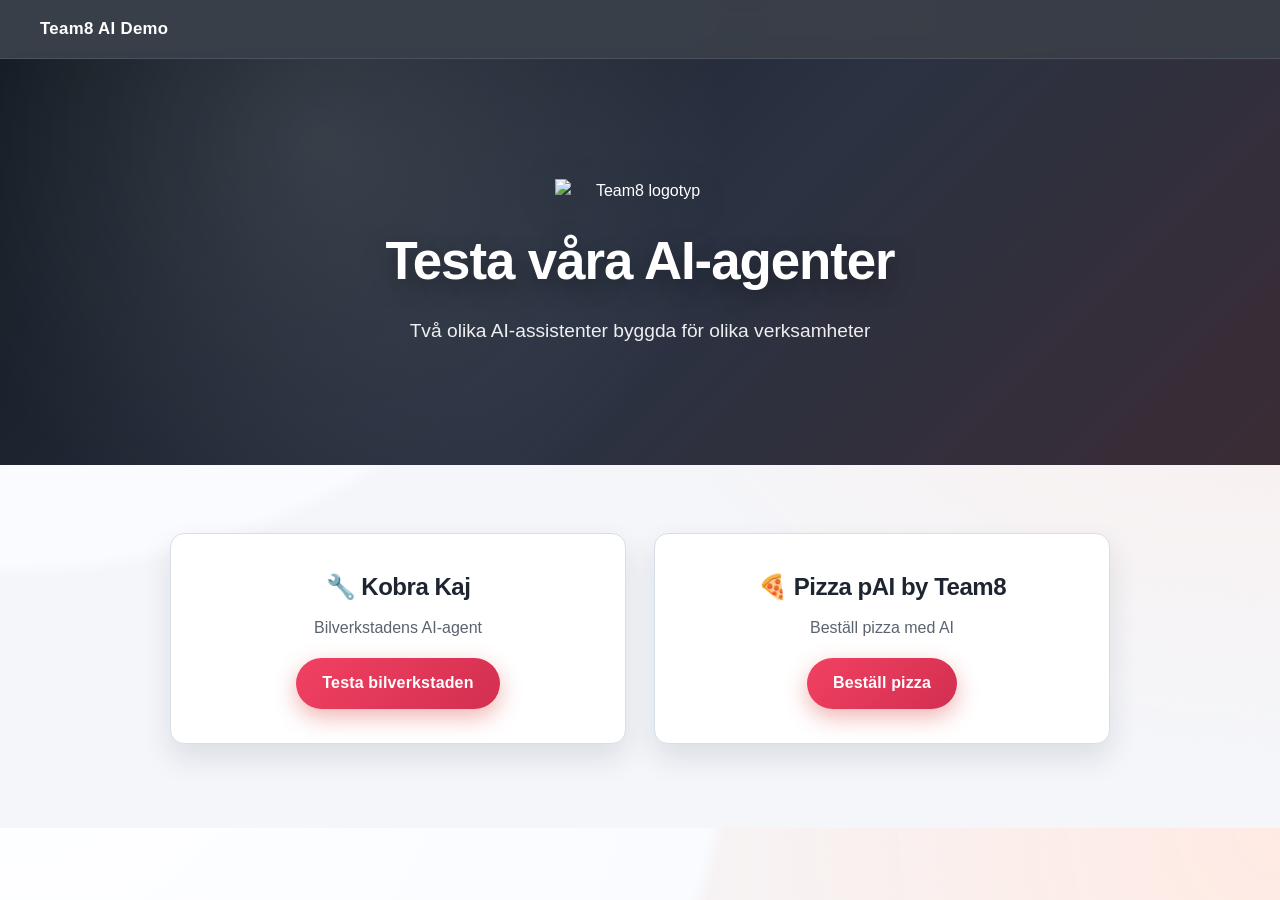
==== index.html @ c847c8ff "Use latest Team8 logo asset (2020/02/logo-105x25.png)" ====
<!DOCTYPE html>
<html lang="sv">
<head>
<meta charset="UTF-8">
<meta name="viewport" content="width=device-width, initial-scale=1">
<title>AI Agent Demo</title>
<link rel="stylesheet" href="style.css?v=20260308-3">
</head>

<body>

<nav class="navbar">
<div class="logo">Team8 AI Demo</div>
</nav>

<header class="hero-landing">

<img class="team8-logo hero-team8-logo" src="https://team8.se/wp-content/uploads/2020/02/logo-105x25.png" alt="Team8 logotyp">
<h1>Testa våra AI-agenter</h1>
<p>Två olika AI-assistenter byggda för olika verksamheter</p>

</header>

<section class="landing-cards">

<a class="landing-card" href="kobra.html">

<h2>🔧 Kobra Kaj</h2>
<p>Bilverkstadens AI-agent</p>

<span class="cta">Testa bilverkstaden</span>

</a>

<a class="landing-card" href="pizza.html">

<h2>🍕 Pizza pAI by Team8</h2>
<p>Beställ pizza med AI</p>

<span class="cta">Beställ pizza</span>

</a>

</section>

</body>
</html>
---- style.css ----
:root {
  --accent: #F24162;
  --accent-strong: #d22f50;
  --ink: #1e2530;
  --ink-soft: #5b6370;
  --surface: #f4f6fa;
  --card: #ffffff;
  --border: #d8dee8;
  --radius: 14px;
  --shadow: 0 14px 30px rgba(16, 24, 40, 0.11);
}

* {
  box-sizing: border-box;
}

html {
  scroll-behavior: smooth;
}

body {
  margin: 0;
  font-family: "Avenir Next", "Segoe UI", Arial, sans-serif;
  line-height: 1.55;
  background:
    radial-gradient(circle at 0% -20%, #ffffff 0%, #f9fbff 45%, transparent 46%),
    radial-gradient(circle at 100% 0%, #ffeae3 0%, transparent 50%),
    var(--surface);
  color: var(--ink);
}

h1,
h2,
h3,
p {
  margin: 0;
}

h1,
h2 {
  text-align: center;
  letter-spacing: -0.02em;
}

p {
  color: var(--ink-soft);
}

a {
  transition: all 0.2s ease;
}

.navbar {
  position: sticky;
  top: 0;
  z-index: 10;
  background: rgba(30, 37, 48, 0.88);
  color: #fff;
  padding: 16px 40px;
  display: flex;
  justify-content: space-between;
  align-items: center;
  backdrop-filter: blur(10px);
  border-bottom: 1px solid rgba(255, 255, 255, 0.1);
}

.logo {
  font-size: 1.05rem;
  font-weight: 700;
  letter-spacing: 0.02em;
}

.logo-with-mark {
  display: flex;
  align-items: center;
  gap: 10px;
}

.team8-logo {
  width: 116px;
  height: auto;
  display: block;
}

.hero-team8-logo {
  width: min(170px, 44vw);
  margin: 0 auto 16px;
  filter: drop-shadow(0 8px 18px rgba(0, 0, 0, 0.25));
}

.navbar a {
  color: #fff;
  text-decoration: none;
  margin-left: 18px;
  font-weight: 600;
}

.navbar a:hover {
  opacity: 0.85;
}

.hero-landing,
.hero-garage,
.hero-pizza {
  color: #fff;
  text-align: center;
  padding: 120px 20px;
}

.hero-landing {
  background:
    radial-gradient(circle at 25% 20%, rgba(255, 255, 255, 0.12), transparent 40%),
    linear-gradient(135deg, #111820, #2a3242 52%, #3a2c35);
}

.hero-garage {
  background:
    linear-gradient(rgba(8, 12, 17, 0.66), rgba(8, 12, 17, 0.66)),
    url("https://images.unsplash.com/photo-1503376780353-7e6692767b70");
  background-size: cover;
  background-position: center;
}

.hero-pizza {
  background:
    linear-gradient(rgba(22, 14, 10, 0.66), rgba(22, 14, 10, 0.66)),
    url("https://eurecaformedling.se/wp-content/uploads/2023/05/Pizza-kopia.jpg");
  background-size: cover;
  background-position: center;
}

.hero-landing h1,
.hero-garage h1,
.hero-pizza h1 {
  font-size: clamp(2rem, 6vw, 3.3rem);
  text-shadow: 0 8px 24px rgba(0, 0, 0, 0.35);
}

.hero-landing p,
.hero-garage p,
.hero-pizza p {
  margin-top: 14px;
  color: rgba(255, 255, 255, 0.92);
  font-size: clamp(1rem, 2.3vw, 1.2rem);
}

.cta {
  margin-top: 24px;
  display: inline-block;
  background: linear-gradient(135deg, var(--accent), var(--accent-strong));
  color: #fff;
  padding: 13px 26px;
  border-radius: 999px;
  text-decoration: none;
  font-weight: 700;
  letter-spacing: 0.01em;
  box-shadow: 0 8px 22px rgba(217, 58, 56, 0.38);
}

.cta:hover {
  transform: translateY(-1px);
  box-shadow: 0 10px 26px rgba(217, 58, 56, 0.48);
}

.cta:focus-visible,
.landing-card:focus-visible,
.navbar a:focus-visible {
  outline: 3px solid #ffd37a;
  outline-offset: 3px;
}

.landing-cards {
  max-width: 980px;
  margin: 0 auto;
  display: grid;
  grid-template-columns: repeat(2, minmax(240px, 1fr));
  gap: 28px;
  padding: 68px 20px 84px;
}

.landing-card {
  background: var(--card);
  padding: 34px;
  border-radius: var(--radius);
  text-decoration: none;
  color: var(--ink);
  box-shadow: var(--shadow);
  border: 1px solid var(--border);
  text-align: center;
}

.landing-card:hover {
  transform: translateY(-5px);
}

.landing-card h2 {
  font-size: 1.5rem;
}

.landing-card p {
  margin-top: 10px;
}

.landing-card .cta {
  margin-top: 18px;
}

.services {
  padding: 70px 20px;
}

.services h2,
.info h2 {
  font-size: clamp(1.55rem, 4vw, 2rem);
}

.grid {
  display: grid;
  grid-template-columns: repeat(auto-fit, minmax(220px, 1fr));
  gap: 22px;
  max-width: 980px;
  margin: 24px auto 0;
}

.card {
  background: var(--card);
  padding: 26px;
  border-radius: var(--radius);
  border: 1px solid var(--border);
  border-top: 5px solid var(--accent);
  box-shadow: 0 10px 22px rgba(16, 24, 40, 0.08);
}

.card h3 {
  font-size: 1.15rem;
}

.card p {
  margin-top: 8px;
}

.info {
  background: #fff;
  border-top: 1px solid var(--border);
  border-bottom: 1px solid var(--border);
  padding: 64px 20px;
  text-align: center;
}

.info p {
  max-width: 700px;
  margin: 14px auto 0;
  font-size: 1.05rem;
}

/* Hide original icon */
.page-pizza .rzhe4m svg {
  display: none;
}

/* Scoped pizza assistant icon */
.page-pizza .rzhe4m {
  position: relative;
  overflow: visible;
}

.page-pizza .rzhe4m::before {
  content: "";
  position: absolute;
  width: 18px;
  height: 8px;
  top: 3px;
  left: 50%;
  transform: translateX(-50%);
  border: 2px solid #2f3b52;
  border-bottom: none;
  border-radius: 12px 12px 0 0;
}

.page-pizza .rzhe4m::after {
  content: "🍕";
  font-size: 22px;
  display: flex;
  align-items: center;
  justify-content: center;
  width: 100%;
  height: 100%;
}

.section-shell {
  max-width: 980px;
  margin: 0 auto;
}

.section-shell.compact {
  text-align: center;
  background: rgba(255, 255, 255, 0.92);
  border: 1px solid var(--border);
  border-radius: var(--radius);
  padding: 24px 18px;
  box-shadow: 0 10px 22px rgba(16, 24, 40, 0.08);
}

.section-lead {
  max-width: 760px;
  margin: 12px auto 0;
}

.tag-row {
  margin-top: 18px;
  display: flex;
  flex-wrap: wrap;
  justify-content: center;
  gap: 10px;
}

.tag-row span {
  background: #fff;
  border: 1px solid var(--border);
  color: var(--ink);
  border-radius: 999px;
  padding: 8px 14px;
  font-size: 0.9rem;
  font-weight: 600;
}

.menu-section {
  padding-top: 8px;
}

.menu-categories {
  margin-top: 14px;
  display: grid;
  grid-template-columns: repeat(auto-fit, minmax(220px, 1fr));
  gap: 14px;
}

.menu-card {
  background: #fff;
  border: 1px solid var(--border);
  border-radius: var(--radius);
  padding: 20px;
  box-shadow: 0 8px 20px rgba(16, 24, 40, 0.07);
}

.menu-card h3 {
  font-size: 1.12rem;
}

.menu-card p {
  margin-top: 8px;
}

.menu-card strong {
  display: block;
  margin-top: 10px;
  color: var(--accent-strong);
}

.alt-surface {
  background: linear-gradient(180deg, rgba(242, 65, 98, 0.08), rgba(242, 65, 98, 0.02));
  border-top: 1px solid var(--border);
  border-bottom: 1px solid var(--border);
}

.combo-grid {
  margin-top: 14px;
  display: grid;
  grid-template-columns: repeat(auto-fit, minmax(240px, 1fr));
  gap: 14px;
}

.combo-card strong {
  display: inline-block;
  margin-top: 10px;
  color: var(--accent-strong);
}

.two-col-info {
  display: grid;
  grid-template-columns: repeat(2, minmax(260px, 1fr));
  gap: 14px;
}

.info-panel {
  background: #fff;
  border: 1px solid var(--border);
  border-radius: var(--radius);
  padding: 22px;
  box-shadow: 0 8px 20px rgba(16, 24, 40, 0.07);
}

.info-panel h2 {
  text-align: left;
  font-size: 1.28rem;
}

.info-panel ul {
  margin: 10px 0 0;
  padding-left: 18px;
  color: var(--ink-soft);
}

.steps {
  margin: 18px auto 0;
  max-width: 820px;
  display: grid;
  grid-template-columns: repeat(3, minmax(160px, 1fr));
  gap: 12px;
}

.page-pizza .services {
  padding: 46px 20px;
}

.page-pizza .info {
  padding: 54px 20px;
}

.step-item {
  background: #f8faff;
  border: 1px solid var(--border);
  border-radius: 12px;
  padding: 16px;
  text-align: left;
}

.step-item span {
  display: inline-flex;
  align-items: center;
  justify-content: center;
  width: 30px;
  height: 30px;
  border-radius: 50%;
  background: var(--accent);
  color: #fff;
  font-weight: 700;
  margin-bottom: 8px;
}

@media (max-width: 900px) {
  .navbar {
    padding: 14px 20px;
  }

  .landing-cards {
    grid-template-columns: 1fr;
  }
}

@media (max-width: 640px) {
  .hero-landing,
  .hero-garage,
  .hero-pizza {
    padding: 100px 16px;
  }

  .two-col-info,
  .steps {
    grid-template-columns: 1fr;
  }

  .services,
  .info {
    padding: 52px 16px;
  }

  .logo-with-mark span {
    display: none;
  }

  .team8-logo {
    width: 94px;
  }

  .page-pizza .services,
  .page-pizza .info {
    padding: 36px 16px;
  }

  .landing-card,
  .card {
    padding: 22px;
  }
}
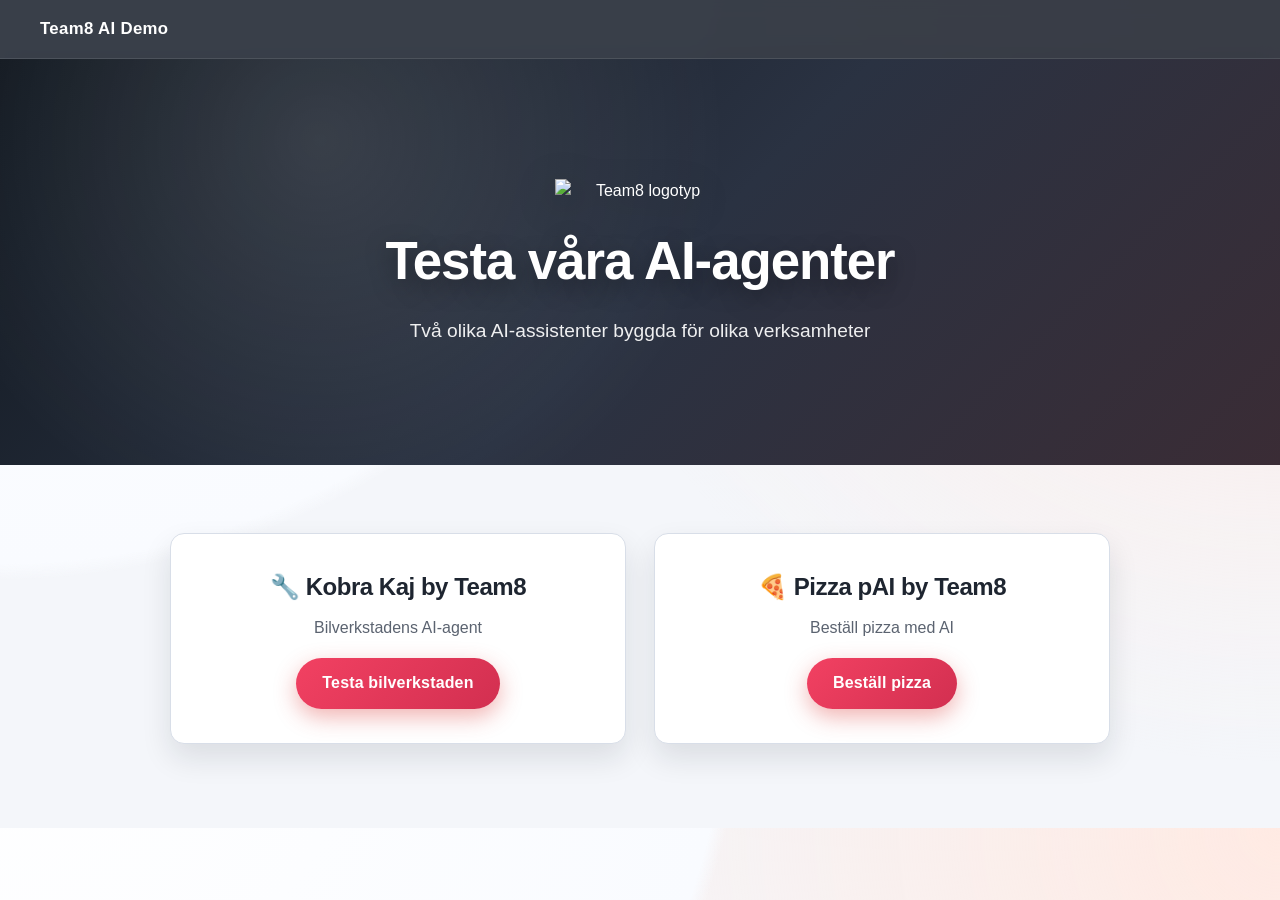
==== commit 98def663: "Expand Kobra page: Team8 branding, richer workshop sections, and scoped layout polish" ====
--- a/index.html
+++ b/index.html
@@ -15,7 +15,7 @@
 
 <header class="hero-landing">
 
-<img class="team8-logo hero-team8-logo" src="https://team8.se/wp-content/uploads/2020/02/logo-105x25.png" alt="Team8 logotyp">
+<img class="team8-logo hero-team8-logo" src="https://team8.se/wp-content/uploads/2020/02/logo_vit-1024x244.png" alt="Team8 logotyp">
 <h1>Testa våra AI-agenter</h1>
 <p>Två olika AI-assistenter byggda för olika verksamheter</p>
 
@@ -25,7 +25,7 @@
 
 <a class="landing-card" href="kobra.html">
 
-<h2>🔧 Kobra Kaj</h2>
+<h2>🔧 Kobra Kaj by Team8</h2>
 <p>Bilverkstadens AI-agent</p>
 
 <span class="cta">Testa bilverkstaden</span>
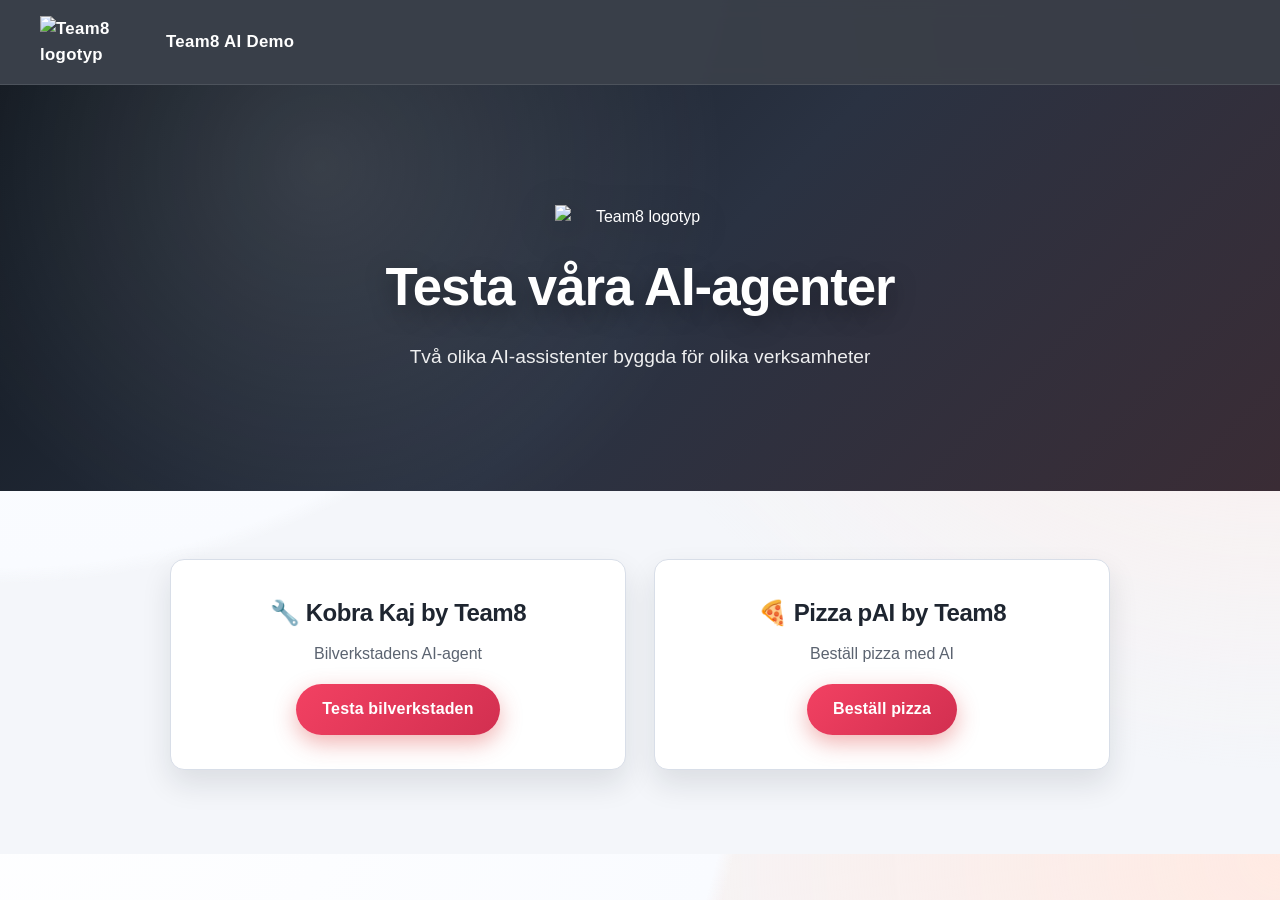
==== commit 22c9a36f: "Add Team8 white logo to landing navbar" ====
--- a/index.html
+++ b/index.html
@@ -10,7 +10,10 @@
 <body>
 
 <nav class="navbar">
-<div class="logo">Team8 AI Demo</div>
+<div class="logo logo-with-mark">
+<img class="team8-logo" src="https://team8.se/wp-content/uploads/2020/02/logo_vit-1024x244.png" alt="Team8 logotyp">
+<span>Team8 AI Demo</span>
+</div>
 </nav>
 
 <header class="hero-landing">
--- a/style.css
+++ b/style.css
@@ -417,6 +417,24 @@
   padding: 54px 20px;
 }
 
+.page-kobra .services {
+  padding: 48px 20px;
+}
+
+.page-kobra .info {
+  padding: 56px 20px;
+}
+
+.kobra-section .grid,
+.kobra-section .combo-grid,
+.kobra-section .two-col-info {
+  margin-top: 14px;
+}
+
+.kobra-info {
+  background: linear-gradient(180deg, #ffffff 0%, #f7f9fd 100%);
+}
+
 .step-item {
   background: #f8faff;
   border: 1px solid var(--border);
@@ -478,6 +496,11 @@
     padding: 36px 16px;
   }
 
+  .page-kobra .services,
+  .page-kobra .info {
+    padding: 36px 16px;
+  }
+
   .landing-card,
   .card {
     padding: 22px;
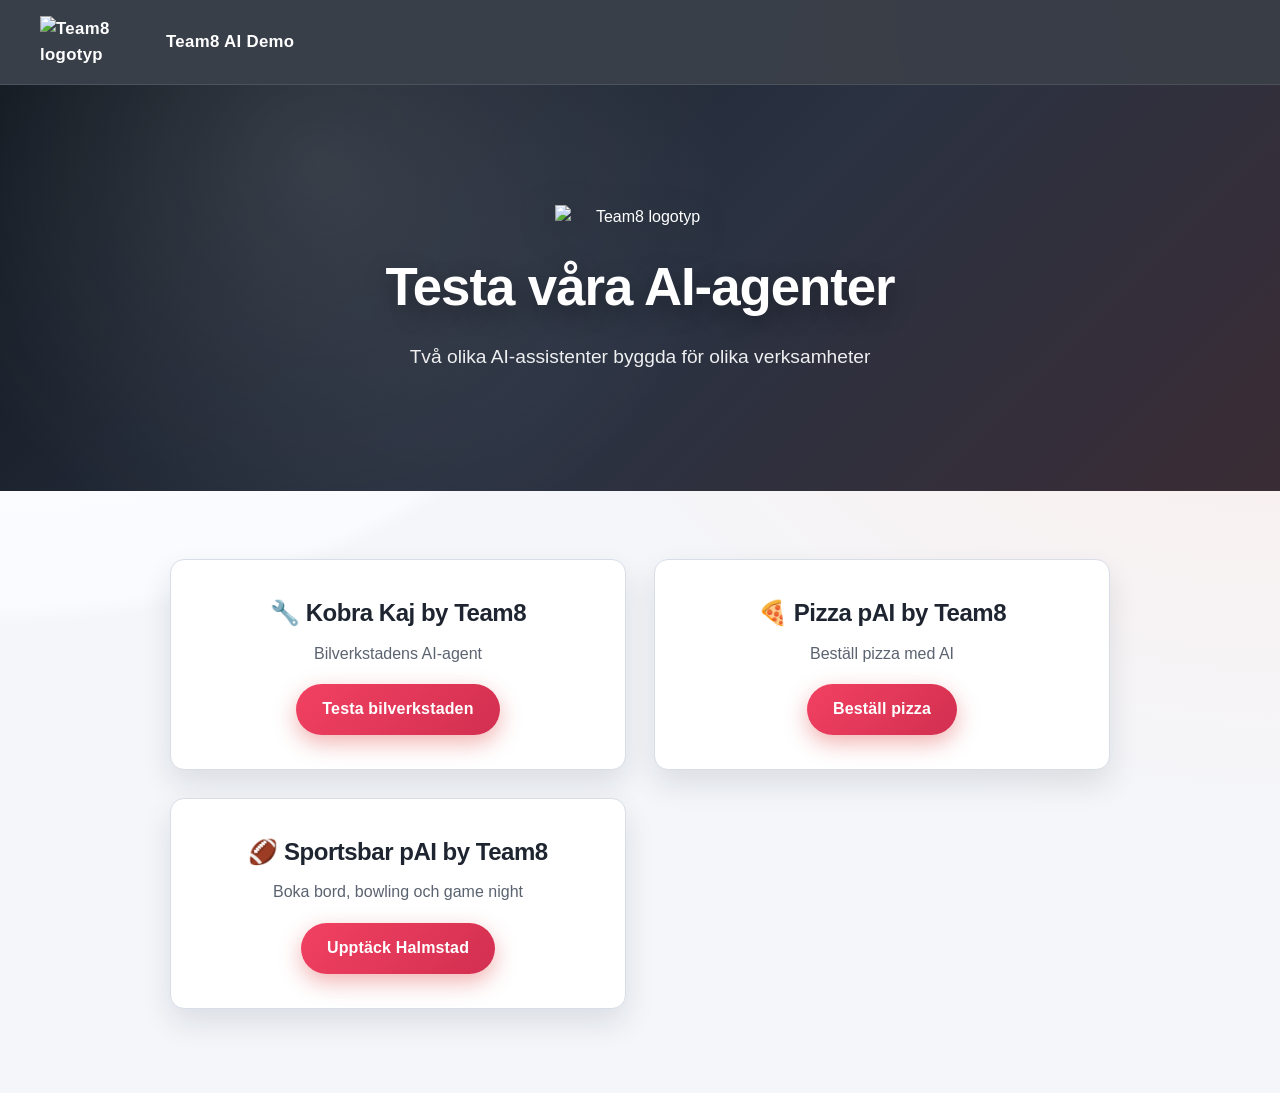
==== commit da8c8e95: "Add Halmstad sportsbar demo page with booking-focused content" ====
--- a/index.html
+++ b/index.html
@@ -4,7 +4,7 @@
 <meta charset="UTF-8">
 <meta name="viewport" content="width=device-width, initial-scale=1">
 <title>AI Agent Demo</title>
-<link rel="stylesheet" href="style.css?v=20260308-3">
+<link rel="stylesheet" href="style.css?v=20260319-1">
 </head>
 
 <body>
@@ -44,6 +44,15 @@
 
 </a>
 
+<a class="landing-card" href="sportsbar.html">
+
+<h2>🏈 Sportsbar pAI by Team8</h2>
+<p>Boka bord, bowling och game night</p>
+
+<span class="cta">Upptäck Halmstad</span>
+
+</a>
+
 </section>
 
 </body>
--- a/style.css
+++ b/style.css
@@ -435,6 +435,68 @@
   background: linear-gradient(180deg, #ffffff 0%, #f7f9fd 100%);
 }
 
+.kobra-chat-layout {
+  display: grid;
+  grid-template-columns: 1fr;
+  gap: 0;
+  align-items: start;
+}
+
+.kobra-chat-copy h2 {
+  text-align: left;
+}
+
+.kobra-chat-copy p {
+  margin-top: 10px;
+}
+
+.kobra-chat-copy .steps {
+  margin-left: 0;
+  margin-right: 0;
+  max-width: 100%;
+}
+
+.kobra-test-customers h2 {
+  text-align: left;
+}
+
+.kobra-test-customers p {
+  margin-top: 8px;
+}
+
+.kobra-test-customers ul {
+  list-style: none;
+  padding-left: 0;
+}
+
+.kobra-test-customers li {
+  margin-top: 12px;
+  padding-top: 10px;
+  border-top: 1px solid var(--border);
+}
+
+.floating-test-customers {
+  position: fixed;
+  right: var(--kobra-float-right, 420px);
+  bottom: 24px;
+  width: 280px;
+  z-index: 20;
+  background: rgba(255, 255, 255, 0.98);
+  backdrop-filter: blur(4px);
+  opacity: 0;
+  transform: translateY(10px);
+  pointer-events: none;
+  transition:
+    opacity 180ms ease,
+    transform 180ms ease;
+}
+
+.floating-test-customers.is-visible {
+  opacity: 1;
+  transform: translateY(0);
+  pointer-events: auto;
+}
+
 .step-item {
   background: #f8faff;
   border: 1px solid var(--border);
@@ -464,6 +526,14 @@
   .landing-cards {
     grid-template-columns: 1fr;
   }
+
+  .kobra-chat-layout {
+    grid-template-columns: 1fr;
+  }
+
+  .floating-test-customers {
+    display: none;
+  }
 }
 
 @media (max-width: 640px) {
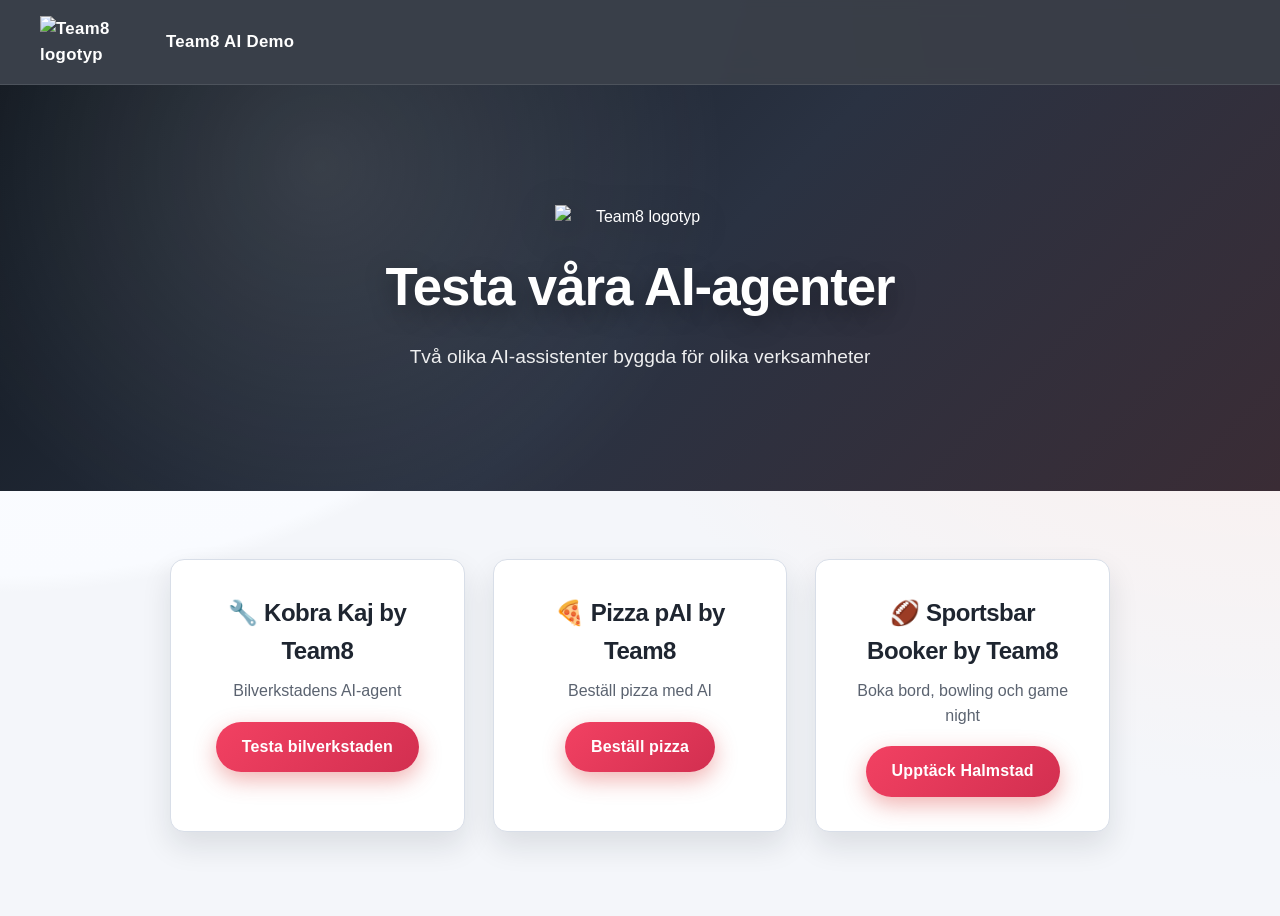
==== commit ad852a63: "Rename sportsbar demo from pAI to Booker" ====
--- a/index.html
+++ b/index.html
@@ -46,7 +46,7 @@
 
 <a class="landing-card" href="sportsbar.html">
 
-<h2>🏈 Sportsbar pAI by Team8</h2>
+<h2>🏈 Sportsbar Booker by Team8</h2>
 <p>Boka bord, bowling och game night</p>
 
 <span class="cta">Upptäck Halmstad</span>
--- a/style.css
+++ b/style.css
@@ -173,7 +173,7 @@
   max-width: 980px;
   margin: 0 auto;
   display: grid;
-  grid-template-columns: repeat(2, minmax(240px, 1fr));
+  grid-template-columns: repeat(auto-fit, minmax(240px, 1fr));
   gap: 28px;
   padding: 68px 20px 84px;
 }
@@ -423,6 +423,340 @@
 
 .page-kobra .info {
   padding: 56px 20px;
+}
+
+.page-sportsbar .services {
+  padding: 52px 20px;
+}
+
+.page-sportsbar .info {
+  padding: 58px 20px;
+}
+
+.hero-sportsbar {
+  color: #fff;
+  text-align: center;
+  padding: 120px 20px;
+  background:
+    radial-gradient(circle at 50% 20%, rgba(255, 255, 255, 0.08), transparent 32%),
+    linear-gradient(rgba(7, 14, 18, 0.62), rgba(7, 14, 18, 0.68)),
+    url("https://images.unsplash.com/photo-1514525253161-7a46d19cd819?auto=format&fit=crop&w=1600&q=80");
+  background-size: cover;
+  background-position: center;
+}
+
+.hero-sportsbar h1 {
+  font-size: clamp(2.1rem, 6vw, 3.5rem);
+  text-shadow: 0 10px 28px rgba(0, 0, 0, 0.4);
+}
+
+.hero-sportsbar p {
+  margin-top: 14px;
+  color: rgba(255, 255, 255, 0.94);
+  font-size: clamp(1rem, 2.3vw, 1.18rem);
+}
+
+.sportsbar-intro {
+  background:
+    linear-gradient(180deg, rgba(255, 255, 255, 0.95), rgba(248, 251, 255, 0.96));
+}
+
+.sportsbar-section .grid,
+.sportsbar-section .combo-grid,
+.sportsbar-section .two-col-info {
+  margin-top: 16px;
+}
+
+.sportsbar-menu-grid,
+.sportsbar-activity-grid,
+.sportsbar-event-grid {
+  display: grid;
+  gap: 16px;
+  margin-top: 16px;
+}
+
+.sportsbar-menu-grid {
+  grid-template-columns: repeat(auto-fit, minmax(220px, 1fr));
+}
+
+.sportsbar-activity-grid {
+  grid-template-columns: repeat(auto-fit, minmax(250px, 1fr));
+}
+
+.sportsbar-event-grid {
+  grid-template-columns: repeat(auto-fit, minmax(220px, 1fr));
+}
+
+.sportsbar-menu-card strong,
+.activity-card strong {
+  display: inline-block;
+  margin-top: 10px;
+  color: var(--accent-strong);
+}
+
+.activity-card ul,
+.sportsbar-rules ul {
+  margin: 12px 0 0;
+  padding-left: 18px;
+  color: var(--ink-soft);
+}
+
+.activity-card li,
+.sportsbar-rules li {
+  margin-top: 6px;
+}
+
+.sportsbar-rules {
+  display: grid;
+  grid-template-columns: repeat(2, minmax(280px, 1fr));
+  gap: 16px;
+}
+
+.sportsbar-chat {
+  background:
+    linear-gradient(180deg, #ffffff 0%, #f6f9fd 100%);
+}
+
+.sportsbar-live-header {
+  display: flex;
+  justify-content: space-between;
+  align-items: end;
+  gap: 18px;
+}
+
+.sportsbar-live-copy {
+  margin-left: 0;
+  margin-right: 0;
+}
+
+.api-status {
+  min-width: 220px;
+  padding: 12px 16px;
+  border-radius: 999px;
+  border: 1px solid var(--border);
+  font-weight: 700;
+  text-align: center;
+  background: #fff;
+  box-shadow: 0 8px 18px rgba(16, 24, 40, 0.08);
+}
+
+.api-status-pending {
+  color: var(--ink);
+}
+
+.api-status-online {
+  color: #0f7b48;
+  background: #edf9f2;
+  border-color: #bbe7cb;
+}
+
+.api-status-offline {
+  color: #9a2f44;
+  background: #fff1f4;
+  border-color: #f7c2cf;
+}
+
+.sportsbar-live-grid,
+.sportsbar-booking-shell {
+  margin-top: 18px;
+  display: grid;
+  grid-template-columns: minmax(0, 1.2fr) minmax(320px, 0.8fr);
+  gap: 18px;
+}
+
+.live-panel,
+.booking-panel {
+  min-height: 100%;
+}
+
+.panel-head {
+  display: flex;
+  justify-content: space-between;
+  align-items: center;
+  gap: 12px;
+}
+
+.panel-pill {
+  display: inline-flex;
+  align-items: center;
+  justify-content: center;
+  padding: 8px 12px;
+  border-radius: 999px;
+  background: rgba(242, 65, 98, 0.12);
+  color: var(--accent-strong);
+  font-size: 0.9rem;
+  font-weight: 700;
+}
+
+.table-wrap {
+  margin-top: 16px;
+  overflow-x: auto;
+}
+
+.live-table {
+  width: 100%;
+  border-collapse: collapse;
+}
+
+.live-table th,
+.live-table td {
+  padding: 12px 10px;
+  border-bottom: 1px solid var(--border);
+  text-align: left;
+  vertical-align: top;
+}
+
+.live-table th {
+  font-size: 0.82rem;
+  letter-spacing: 0.04em;
+  text-transform: uppercase;
+  color: var(--ink-soft);
+}
+
+.live-table td strong {
+  color: var(--ink);
+}
+
+.table-empty,
+.availability-empty {
+  color: var(--ink-soft);
+  text-align: center;
+  padding: 20px 10px;
+}
+
+.availability-list {
+  margin-top: 16px;
+  display: grid;
+  gap: 12px;
+}
+
+.availability-card {
+  display: grid;
+  grid-template-columns: auto 1fr auto;
+  gap: 12px;
+  align-items: center;
+  padding: 16px;
+  border: 1px solid var(--border);
+  border-radius: 12px;
+  background: linear-gradient(180deg, #fff 0%, #fbfdff 100%);
+}
+
+.availability-badge {
+  display: inline-flex;
+  align-items: center;
+  justify-content: center;
+  min-width: 74px;
+  padding: 7px 10px;
+  border-radius: 999px;
+  background: rgba(242, 65, 98, 0.1);
+  color: var(--accent-strong);
+  font-size: 0.82rem;
+  font-weight: 700;
+}
+
+.availability-meta strong {
+  display: block;
+  color: var(--ink);
+}
+
+.availability-meta span {
+  color: var(--ink-soft);
+}
+
+.availability-time {
+  color: var(--ink);
+  font-weight: 700;
+}
+
+.assistant-panel {
+  background: linear-gradient(180deg, #ffffff 0%, #f8fbff 100%);
+}
+
+.assistant-tags {
+  justify-content: flex-start;
+}
+
+.booking-form {
+  margin-top: 16px;
+  display: grid;
+  grid-template-columns: repeat(2, minmax(0, 1fr));
+  gap: 14px;
+}
+
+.booking-form label {
+  display: block;
+}
+
+.booking-form span {
+  display: block;
+  margin-bottom: 6px;
+  color: var(--ink);
+  font-size: 0.92rem;
+  font-weight: 700;
+}
+
+.booking-form input,
+.booking-form select {
+  width: 100%;
+  padding: 12px 14px;
+  border: 1px solid var(--border);
+  border-radius: 10px;
+  background: #fff;
+  color: var(--ink);
+  font: inherit;
+}
+
+.booking-form input:focus,
+.booking-form select:focus {
+  outline: 3px solid rgba(242, 65, 98, 0.16);
+  border-color: var(--accent);
+}
+
+.booking-form-full {
+  grid-column: 1 / -1;
+}
+
+.booking-submit {
+  border: none;
+  cursor: pointer;
+  font: inherit;
+}
+
+.booking-message {
+  margin-top: 14px;
+  padding: 12px 14px;
+  border-radius: 12px;
+  background: #f7f9fd;
+  color: var(--ink);
+}
+
+.booking-message.is-success {
+  background: #edf9f2;
+  color: #0f7b48;
+}
+
+.booking-message.is-error {
+  background: #fff1f4;
+  color: #9a2f44;
+}
+
+.booking-side-list {
+  margin: 14px 0 0;
+  padding-left: 18px;
+  color: var(--ink-soft);
+}
+
+.booking-side-list li {
+  margin-top: 8px;
+}
+
+.booking-code {
+  margin-top: 16px;
+  padding: 14px 16px;
+  border-radius: 12px;
+  background: #18202b;
+  color: #fff;
+  overflow-x: auto;
 }
 
 .kobra-section .grid,
@@ -534,12 +868,19 @@
   .floating-test-customers {
     display: none;
   }
+
+  .sportsbar-live-header,
+  .sportsbar-live-grid,
+  .sportsbar-booking-shell {
+    grid-template-columns: 1fr;
+  }
 }
 
 @media (max-width: 640px) {
   .hero-landing,
   .hero-garage,
-  .hero-pizza {
+  .hero-pizza,
+  .hero-sportsbar {
     padding: 100px 16px;
   }
 
@@ -548,6 +889,13 @@
     grid-template-columns: 1fr;
   }
 
+  .booking-form,
+  .sportsbar-live-grid,
+  .sportsbar-booking-shell,
+  .sportsbar-live-header {
+    grid-template-columns: 1fr;
+  }
+
   .services,
   .info {
     padding: 52px 16px;
@@ -571,6 +919,20 @@
     padding: 36px 16px;
   }
 
+  .page-sportsbar .services,
+  .page-sportsbar .info {
+    padding: 38px 16px;
+  }
+
+  .sportsbar-rules {
+    grid-template-columns: 1fr;
+  }
+
+  .availability-card {
+    grid-template-columns: 1fr;
+    align-items: start;
+  }
+
   .landing-card,
   .card {
     padding: 22px;
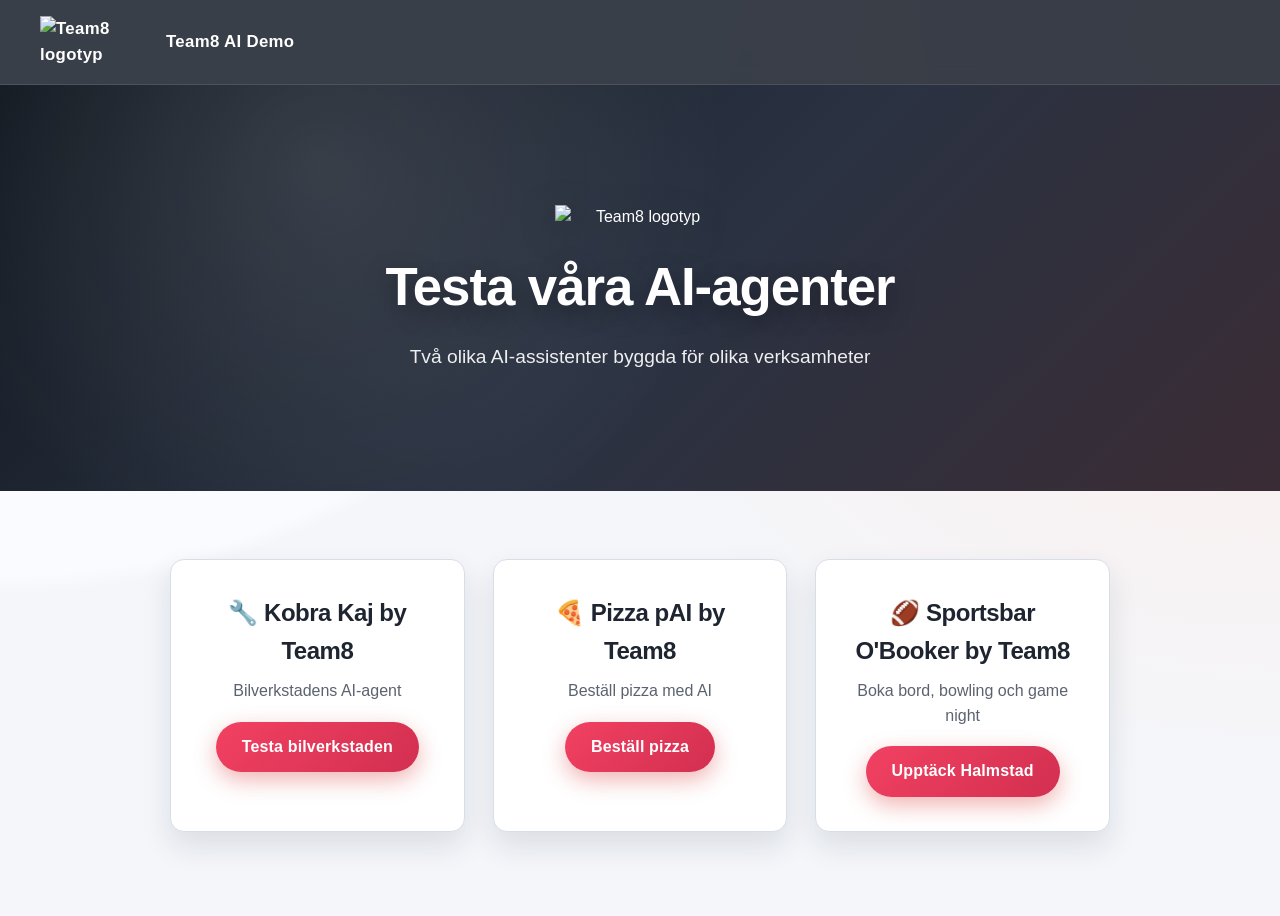
==== commit 90738962: "Rename sportsbar brand to O'Booker on landing" ====
--- a/index.html
+++ b/index.html
@@ -46,7 +46,7 @@
 
 <a class="landing-card" href="sportsbar.html">
 
-<h2>🏈 Sportsbar Booker by Team8</h2>
+<h2>🏈 Sportsbar O'Booker by Team8</h2>
 <p>Boka bord, bowling och game night</p>
 
 <span class="cta">Upptäck Halmstad</span>
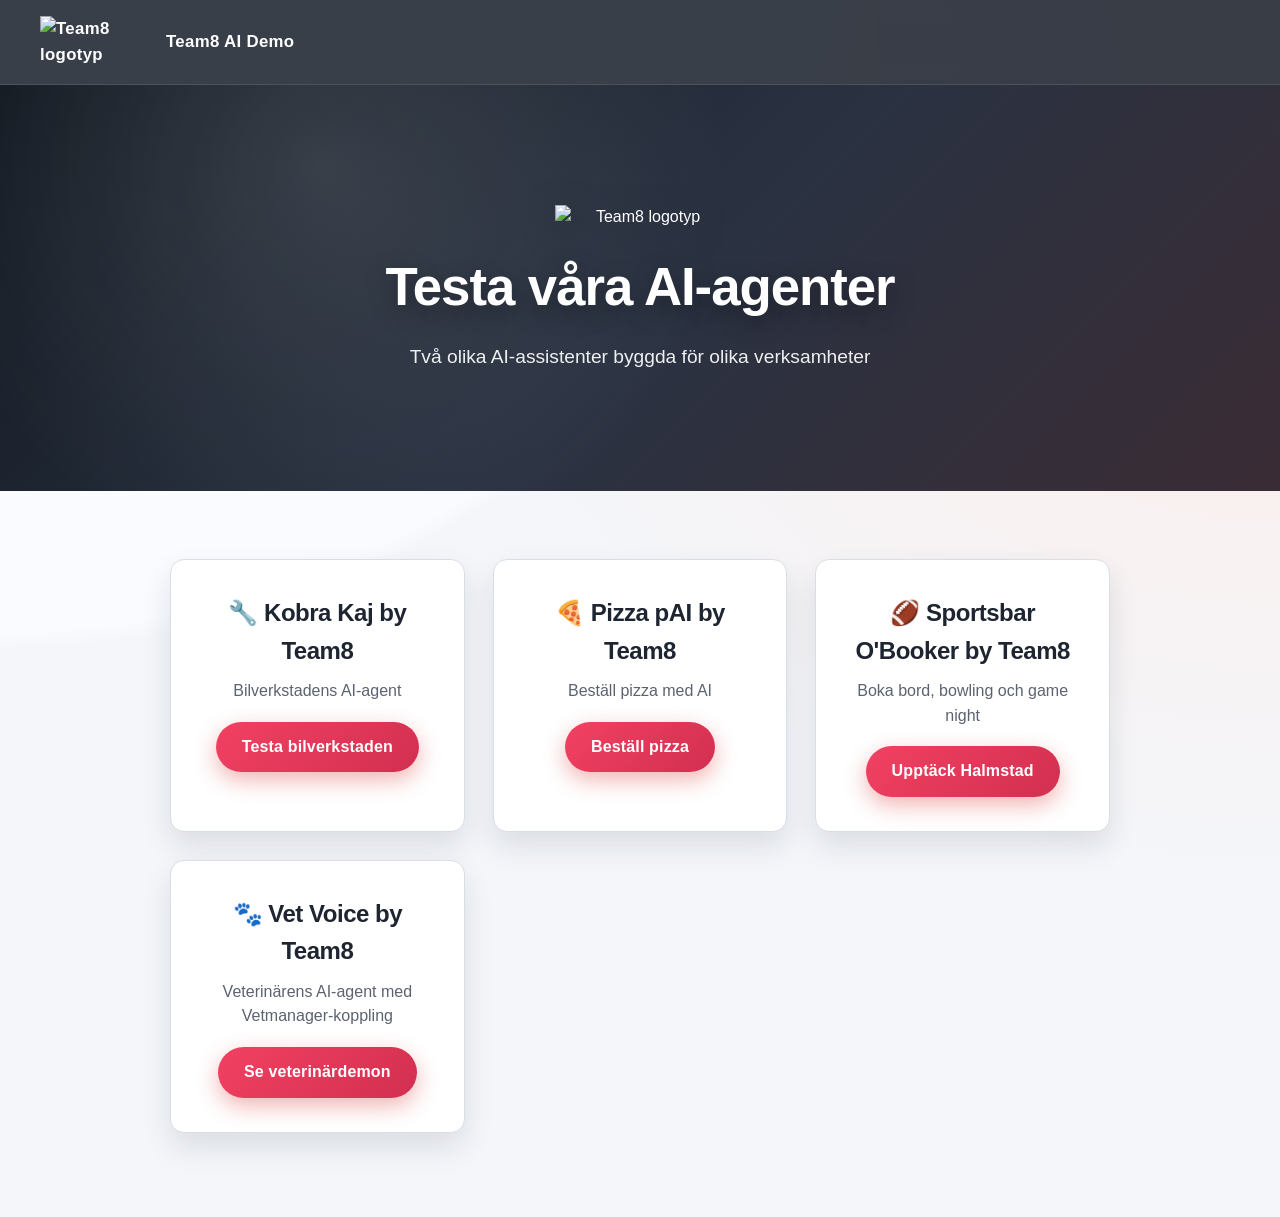
==== commit 67921df2: "Add veterinary demo page" ====
--- a/index.html
+++ b/index.html
@@ -4,7 +4,7 @@
 <meta charset="UTF-8">
 <meta name="viewport" content="width=device-width, initial-scale=1">
 <title>AI Agent Demo</title>
-<link rel="stylesheet" href="style.css?v=20260319-1">
+<link rel="stylesheet" href="style.css?v=20260422-1">
 </head>
 
 <body>
@@ -53,6 +53,15 @@
 
 </a>
 
+<a class="landing-card" href="veterinar.html">
+
+<h2>🐾 Vet Voice by Team8</h2>
+<p>Veterinärens AI-agent med Vetmanager-koppling</p>
+
+<span class="cta">Se veterinärdemon</span>
+
+</a>
+
 </section>
 
 </body>
--- a/style.css
+++ b/style.css
@@ -27,6 +27,10 @@
     radial-gradient(circle at 100% 0%, #ffeae3 0%, transparent 50%),
     var(--surface);
   color: var(--ink);
+}
+
+body.has-chat-widget {
+  padding-bottom: max(112px, calc(env(safe-area-inset-bottom, 0px) + 92px));
 }
 
 h1,
@@ -101,7 +105,8 @@
 
 .hero-landing,
 .hero-garage,
-.hero-pizza {
+.hero-pizza,
+.hero-veterinar {
   color: #fff;
   text-align: center;
   padding: 120px 20px;
@@ -129,16 +134,27 @@
   background-position: center;
 }
 
+.hero-veterinar {
+  background:
+    radial-gradient(circle at 20% 18%, rgba(255, 255, 255, 0.16), transparent 32%),
+    linear-gradient(rgba(13, 39, 48, 0.6), rgba(13, 39, 48, 0.72)),
+    url("https://images.unsplash.com/photo-1576201836106-db1758fd1c97?auto=format&fit=crop&w=1600&q=80");
+  background-size: cover;
+  background-position: center;
+}
+
 .hero-landing h1,
 .hero-garage h1,
-.hero-pizza h1 {
+.hero-pizza h1,
+.hero-veterinar h1 {
   font-size: clamp(2rem, 6vw, 3.3rem);
   text-shadow: 0 8px 24px rgba(0, 0, 0, 0.35);
 }
 
 .hero-landing p,
 .hero-garage p,
-.hero-pizza p {
+.hero-pizza p,
+.hero-veterinar p {
   margin-top: 14px;
   color: rgba(255, 255, 255, 0.92);
   font-size: clamp(1rem, 2.3vw, 1.2rem);
@@ -287,6 +303,25 @@
   height: 100%;
 }
 
+.page-veterinar .rzhe4m svg {
+  display: none;
+}
+
+.page-veterinar .rzhe4m {
+  position: relative;
+  overflow: visible;
+}
+
+.page-veterinar .rzhe4m::after {
+  content: "🐾";
+  font-size: 22px;
+  display: flex;
+  align-items: center;
+  justify-content: center;
+  width: 100%;
+  height: 100%;
+}
+
 .section-shell {
   max-width: 980px;
   margin: 0 auto;
@@ -433,6 +468,40 @@
   padding: 58px 20px;
 }
 
+.page-veterinar .services {
+  padding: 50px 20px;
+}
+
+.page-veterinar .info {
+  padding: 56px 20px;
+}
+
+.veterinar-intro {
+  background:
+    linear-gradient(180deg, rgba(255, 255, 255, 0.96), rgba(244, 251, 250, 0.96));
+}
+
+.veterinar-section .grid,
+.veterinar-section .combo-grid,
+.veterinar-section .two-col-info {
+  margin-top: 16px;
+}
+
+.veterinar-chat {
+  background:
+    linear-gradient(180deg, #ffffff 0%, #f2faf8 100%);
+}
+
+.veterinar-highlight-card strong {
+  display: inline-block;
+  margin-top: 10px;
+  color: #16636c;
+}
+
+.veterinar-data-grid .card {
+  border-top-color: #2c8d8f;
+}
+
 .hero-sportsbar {
   color: #fff;
   text-align: center;
@@ -440,7 +509,7 @@
   background:
     radial-gradient(circle at 50% 20%, rgba(255, 255, 255, 0.08), transparent 32%),
     linear-gradient(rgba(7, 14, 18, 0.62), rgba(7, 14, 18, 0.68)),
-    url("https://images.unsplash.com/photo-1514525253161-7a46d19cd819?auto=format&fit=crop&w=1600&q=80");
+    url("https://static.thatsup.co/content/img/article/25/mar/the-best-sports-bars-in-covent-garden-medium.jpg?1741257127");
   background-size: cover;
   background-position: center;
 }
@@ -522,6 +591,42 @@
   justify-content: space-between;
   align-items: end;
   gap: 18px;
+}
+
+.sportsbar-live-actions {
+  display: flex;
+  flex-wrap: wrap;
+  justify-content: flex-end;
+  align-items: center;
+  gap: 12px;
+}
+
+.refresh-button {
+  border: 1px solid rgba(242, 65, 98, 0.24);
+  background: #fff;
+  color: var(--accent-strong);
+  border-radius: 999px;
+  padding: 12px 18px;
+  font: inherit;
+  font-weight: 700;
+  cursor: pointer;
+  box-shadow: 0 8px 18px rgba(16, 24, 40, 0.08);
+  transition: transform 0.2s ease, box-shadow 0.2s ease, opacity 0.2s ease;
+}
+
+.refresh-button:hover {
+  transform: translateY(-1px);
+  box-shadow: 0 10px 22px rgba(16, 24, 40, 0.12);
+}
+
+.refresh-button:disabled {
+  cursor: wait;
+  opacity: 0.72;
+}
+
+.refresh-button:focus-visible {
+  outline: 3px solid #ffd37a;
+  outline-offset: 3px;
 }
 
 .sportsbar-live-copy {
@@ -622,6 +727,20 @@
   color: var(--ink-soft);
   text-align: center;
   padding: 20px 10px;
+}
+
+.mobile-live-note,
+.mobile-panel-toggle {
+  display: none;
+}
+
+.mobile-panel-content.is-open {
+  display: block;
+}
+
+.mobile-panel-toggle:focus-visible {
+  outline: 3px solid #ffd37a;
+  outline-offset: 3px;
 }
 
 .availability-list {
@@ -880,7 +999,8 @@
   .hero-landing,
   .hero-garage,
   .hero-pizza,
-  .hero-sportsbar {
+  .hero-sportsbar,
+  .hero-veterinar {
     padding: 100px 16px;
   }
 
@@ -924,8 +1044,87 @@
     padding: 38px 16px;
   }
 
+  .page-veterinar .services,
+  .page-veterinar .info {
+    padding: 38px 16px;
+  }
+
   .sportsbar-rules {
     grid-template-columns: 1fr;
+  }
+
+  .sportsbar-live-actions,
+  .panel-head {
+    align-items: stretch;
+  }
+
+  .sportsbar-live-actions {
+    justify-content: flex-start;
+  }
+
+  .refresh-button,
+  .api-status {
+    width: 100%;
+    min-width: 0;
+  }
+
+  .live-panel-availability {
+    order: 1;
+  }
+
+  .live-panel-bookings {
+    order: 2;
+  }
+
+  .mobile-live-note {
+    display: block;
+    margin-top: 12px;
+    color: var(--ink-soft);
+  }
+
+  .mobile-panel-toggle {
+    display: inline-flex;
+    align-items: center;
+    justify-content: center;
+    width: 100%;
+    margin-top: 16px;
+    border: 1px solid var(--border);
+    border-radius: 12px;
+    background: #f8faff;
+    color: var(--ink);
+    padding: 12px 16px;
+    font: inherit;
+    font-weight: 700;
+    cursor: pointer;
+  }
+
+  .mobile-panel-toggle::after {
+    content: "▼";
+    margin-left: 10px;
+    font-size: 0.78rem;
+  }
+
+  .mobile-panel-toggle[aria-expanded="true"]::after {
+    content: "▲";
+  }
+
+  .mobile-panel-content {
+    display: none;
+  }
+
+  .mobile-panel-content.is-open {
+    margin-top: 12px;
+  }
+
+  .table-wrap {
+    margin-top: 0;
+    border: 1px solid var(--border);
+    border-radius: 12px;
+    background: #fff;
+  }
+
+  .live-table {
+    min-width: 560px;
   }
 
   .availability-card {
